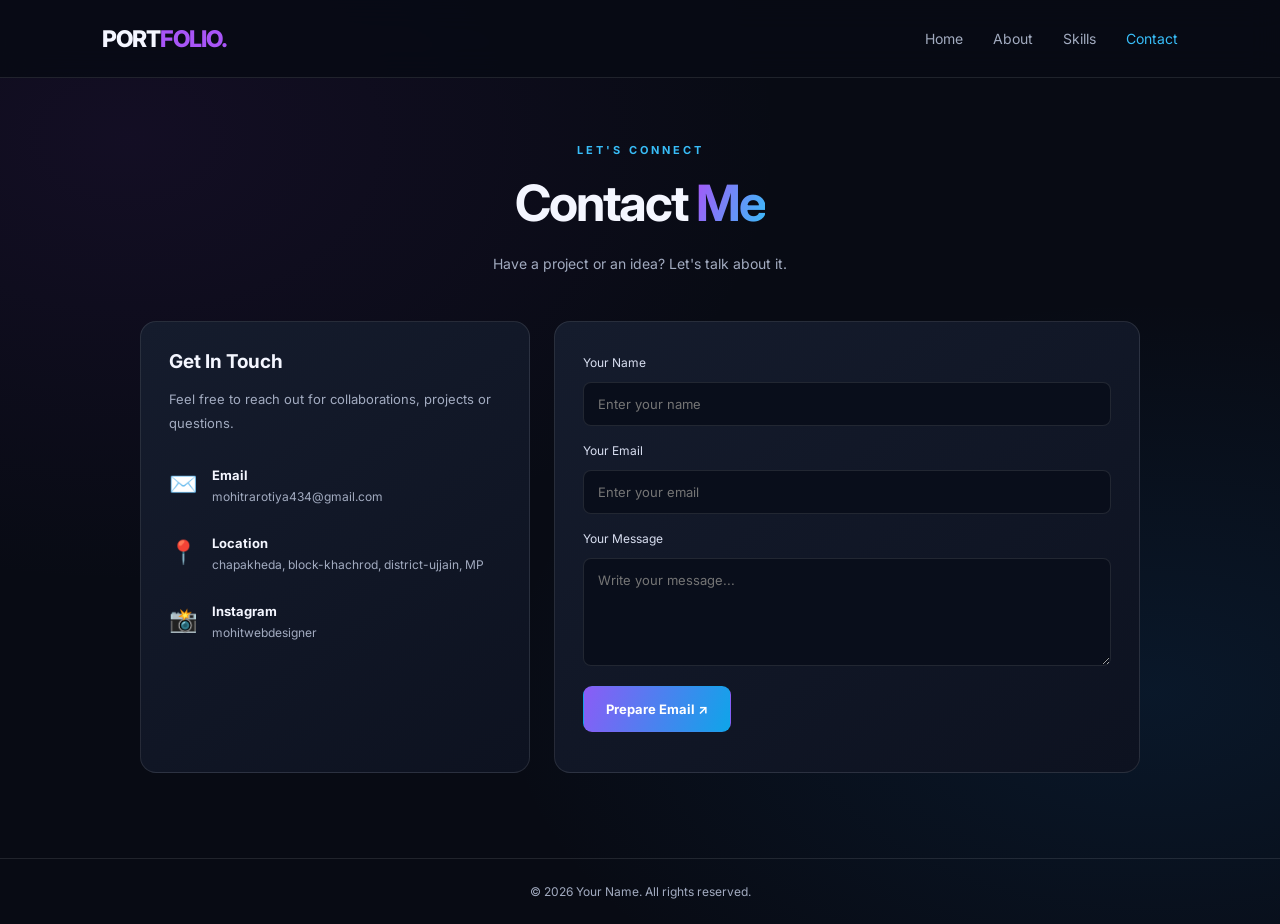
==== contact.html @ 7d55318b "Add files via upload" ====
<!DOCTYPE html>
<html lang="en">
<head>
  <meta charset="UTF-8">
  <meta name="viewport" content="width=device-width, initial-scale=1.0">
  <title>Contact Me | Portfolio</title>
  <link rel="stylesheet" href="style.css">
  <script src="script.js" defer></script>
</head>
<body>
  <header class="navbar">
    <a href="index.html" class="logo">PORT<span>FOLIO.</span></a>
    <button class="menu-btn" id="menuBtn" aria-label="Toggle menu">☰</button>
    <nav id="navMenu">
      <a href="index.html">Home</a>
      <a href="about.html">About</a>
      <a href="skills.html">Skills</a>
      <a class="active" href="contact.html">Contact</a>
    </nav>
  </header>

  <main class="page-container">
    <section class="section-heading reveal">
      <p class="tag">LET'S CONNECT</p>
      <h1>Contact <span class="gradient">Me</span></h1>
      <p>Have a project or an idea? Let's talk about it.</p>
    </section>

    <section class="contact-grid reveal">
      <div class="contact-info">
        <h2>Get In Touch</h2>
        <p>Feel free to reach out for collaborations, projects or questions.</p>

        <div class="contact-item">
          <span>✉️</span>
          <div><strong>Email</strong><p>mohitrarotiya434@gmail.com</p></div>
        </div>

        <div class="contact-item">
          <span>📍</span>
          <div><strong>Location</strong><p>chapakheda, block-khachrod, district-ujjain, MP</p></div>
        </div>

        <div class="contact-item">
          <span>📸</span>
          <div><strong>Instagram</strong><p>mohitwebdesigner</p></div>
        </div>
      </div>

      <form id="contactForm" class="contact-form">
        <label for="visitorName">Your Name</label>
        <input id="visitorName" name="name" type="text"
               placeholder="Enter your name" required>

        <label for="visitorEmail">Your Email</label>
        <input id="visitorEmail" name="email" type="email"
               placeholder="Enter your email" required>

        <label for="visitorMessage">Your Message</label>
        <textarea id="visitorMessage" name="message" rows="5"
                  placeholder="Write your message..." required></textarea>

        <button type="submit" class="btn">Prepare Email ↗</button>
        <p id="formStatus" class="form-status" aria-live="polite"></p>
      </form>
    </section>
  </main>

  <footer class="footer">
    © <span class="year"></span> Your Name. All rights reserved.
  </footer>
</body>
</html>
---- style.css ----
@import url('https://fonts.googleapis.com/css2?family=Inter:wght@400;500;600;700;800&display=swap');

:root {
  --bg: #080b14;
  --panel: #111726;
  --text: #f4f6ff;
  --muted: #a2abc0;
  --purple: #a855f7;
  --blue: #38bdf8;
  --border: rgba(255,255,255,.10);
}

* {
  margin: 0;
  padding: 0;
  box-sizing: border-box;
}

html { scroll-behavior: smooth; }

body {
  font-family: 'Inter', sans-serif;
  background: var(--bg);
  color: var(--text);
  min-height: 100vh;
  overflow-x: hidden;
  background-image:
    radial-gradient(ellipse at 10% 15%, #54208026, transparent 40%),
    radial-gradient(ellipse at 90% 75%, #1261a526, transparent 40%);
}

a { color: inherit; text-decoration: none; }
button, input, textarea { font: inherit; }

.navbar {
  min-height: 78px;
  display: flex;
  align-items: center;
  justify-content: space-between;
  padding: 18px 8%;
  border-bottom: 1px solid var(--border);
  background: #080b14d9;
  backdrop-filter: blur(15px);
  position: sticky;
  top: 0;
  z-index: 100;
}

.logo { font-size: 23px; font-weight: 800; letter-spacing: -1px; }
.logo span { color: var(--purple); }

.navbar nav { display: flex; gap: 30px; }
.navbar nav a {
  font-size: 14px;
  color: var(--muted);
  transition: color .3s, transform .3s;
}
.navbar nav a:hover,
.navbar nav a.active { color: var(--blue); }
.navbar nav a:hover { transform: translateY(-2px); }

.menu-btn {
  display: none;
  background: none;
  color: white;
  border: 0;
  font-size: 26px;
  cursor: pointer;
}

.hero {
  width: min(1100px, 84%);
  min-height: 76vh;
  margin: auto;
  display: grid;
  grid-template-columns: 1.2fr .8fr;
  align-items: center;
  gap: 50px;
  padding: 65px 0;
}

.tag {
  color: var(--blue);
  font-size: 11px;
  font-weight: 700;
  letter-spacing: 3px;
  margin-bottom: 18px;
}

.hero h1, .section-heading h1 {
  font-size: clamp(36px, 5vw, 62px);
  line-height: 1.15;
  letter-spacing: -2px;
  margin-bottom: 18px;
}

.gradient {
  background: linear-gradient(110deg, var(--purple), var(--blue));
  -webkit-background-clip: text;
  background-clip: text;
  color: transparent;
}

.hero h2 { font-size: clamp(20px, 3vw, 28px); margin-bottom: 20px; }
.cursor { color: var(--blue); animation: blink .7s infinite; }

.description {
  max-width: 520px;
  color: var(--muted);
  font-size: 15px;
  line-height: 1.9;
}

.buttons { display: flex; gap: 14px; flex-wrap: wrap; margin: 30px 0; }

.btn {
  display: inline-flex;
  justify-content: center;
  align-items: center;
  padding: 14px 22px;
  border: 1px solid transparent;
  border-radius: 9px;
  color: white;
  font-size: 13px;
  font-weight: 700;
  background: linear-gradient(110deg, #8b5cf6, #0ea5e9);
  cursor: pointer;
  transition: transform .25s, box-shadow .25s;
}

.btn:hover {
  transform: translateY(-4px);
  box-shadow: 0 10px 30px #6d28d944;
}

.btn-outline { background: transparent; border-color: var(--border); }
.btn-outline:hover { border-color: var(--blue); }

.socials { display: flex; gap: 22px; flex-wrap: wrap; }
.socials a, .text-link { color: var(--muted); font-size: 12px; transition: color .3s; }
.socials a:hover, .text-link:hover { color: var(--blue); }

.hero-image {
  min-height: 360px;
  display: grid;
  place-items: center;
  position: relative;
}

.profile-circle {
  width: min(270px, 70vw);
  aspect-ratio: 1;
  border-radius: 50%;
  display: grid;
  place-items: center;
  overflow: hidden;
  background: linear-gradient(135deg, #a855f7, #0ea5e9, #a855f7);
  padding: 5px;
  box-shadow: 0 0 65px #7c3aed35;
  animation: float 5s ease-in-out infinite;
}

.profile-circle img {
  width: 100%;
  height: 100%;
  border-radius: 50%;
  object-fit: cover;
  position: relative;
  z-index: 1;
}

.profile-placeholder {
  display: none;
  place-items: center;
  width: 100%;
  height: 100%;
  border-radius: 50%;
  background: var(--panel);
  font-size: 50px;
  font-weight: 800;
}

.orbit {
  position: absolute;
  width: 320px;
  height: 320px;
  border: 1px solid #a855f755;
  border-radius: 50%;
  animation: spin 15s linear infinite;
}

.orbit-two {
  width: 360px;
  height: 230px;
  border-color: #38bdf844;
  transform: rotate(-30deg);
  animation-direction: reverse;
}

.floating-card {
  position: absolute;
  top: 18%;
  right: -2%;
  background: #171e30;
  border: 1px solid var(--border);
  padding: 13px 16px;
  border-radius: 10px;
  font-size: 12px;
  animation: float 4s ease-in-out infinite;
}

.card-two { top: auto; bottom: 16%; right: auto; left: -5%; animation-delay: -2s; }

.page-container { width: min(1000px, 84%); margin: auto; padding: 65px 0 85px; }
.section-heading { text-align: center; margin-bottom: 45px; }
.section-heading h1 { font-size: clamp(36px, 5vw, 50px); }
.section-heading > p:last-child { color: var(--muted); font-size: 14px; line-height: 1.8; }

.about-grid, .projects-grid {
  display: grid;
  grid-template-columns: repeat(2, minmax(0, 1fr));
  gap: 20px;
}

.about-card, .project-card, .skill-card, .contact-info, .contact-form, .quote-card {
  background: linear-gradient(145deg, #151c2d, #0d1220);
  border: 1px solid var(--border);
  border-radius: 16px;
  padding: 26px;
  transition: transform .3s, border-color .3s;
}

.about-card:hover, .project-card:hover, .skill-card:hover {
  transform: translateY(-6px);
  border-color: #a855f766;
}

.about-icon { font-size: 27px; margin-bottom: 18px; }
.about-card h2, .project-card h2, .contact-info h2 { font-size: 19px; margin-bottom: 14px; }
.about-card p, .project-card p, .contact-info > p {
  color: var(--muted);
  font-size: 13px;
  line-height: 1.9;
  margin-bottom: 8px;
}

.about-card strong { color: var(--text); }

.quote-card { margin-top: 25px; text-align: center; padding: 38px 25px; }
.quote-card h2 { font-size: clamp(19px, 3vw, 27px); line-height: 1.6; }

.skills-grid { display: grid; grid-template-columns: repeat(2, minmax(0, 1fr)); gap: 20px; }
.skill-top { display: flex; justify-content: space-between; gap: 12px; font-size: 13px; margin-bottom: 15px; }
.skill-top span:last-child { color: var(--blue); }

.skill-track { height: 7px; background: #252d40; border-radius: 20px; overflow: hidden; }
.skill-fill {
  height: 100%;
  width: 0;
  border-radius: 20px;
  background: linear-gradient(90deg, var(--purple), var(--blue));
  transition: width 1.4s cubic-bezier(.2,.8,.2,1);
}

.projects-heading { margin-top: 85px; }
.projects-grid { grid-template-columns: repeat(3, minmax(0, 1fr)); }
.project-card { padding: 22px; }
.project-art {
  height: 125px;
  display: grid;
  place-items: center;
  background: linear-gradient(135deg, #8b5cf626, #0ea5e926);
  border-radius: 10px;
  font-size: 42px;
  margin-bottom: 22px;
}
.project-card .tag { font-size: 9px; letter-spacing: 1.5px; margin-bottom: 12px; }
.project-card .text-link { display: inline-block; margin-top: 12px; }

.contact-grid { display: grid; grid-template-columns: .8fr 1.2fr; gap: 24px; }
.contact-info, .contact-form { padding: 28px; }
.contact-item { display: flex; gap: 14px; align-items: center; margin-top: 28px; }
.contact-item > span { font-size: 23px; }
.contact-item strong { font-size: 13px; }
.contact-item p { color: var(--muted); font-size: 12px; margin-top: 5px; overflow-wrap: anywhere; }

.contact-form { display: flex; flex-direction: column; gap: 12px; }
.contact-form label { font-size: 12px; color: #d8def0; margin-top: 5px; }
.contact-form input, .contact-form textarea {
  width: 100%;
  padding: 13px 14px;
  background: #090e1b;
  border: 1px solid var(--border);
  border-radius: 8px;
  color: white;
  outline: none;
  font-size: 13px;
}
.contact-form input:focus, .contact-form textarea:focus { border-color: var(--purple); }
.contact-form textarea { resize: vertical; }
.contact-form .btn { align-self: flex-start; margin-top: 8px; }
.form-status { color: var(--blue); font-size: 12px; line-height: 1.6; }

.footer {
  padding: 25px 15px;
  text-align: center;
  color: var(--muted);
  border-top: 1px solid var(--border);
  font-size: 12px;
}

.reveal { opacity: 0; transform: translateY(22px); transition: opacity .7s, transform .7s; }
.reveal.visible { opacity: 1; transform: translateY(0); }

@keyframes float {
  0%, 100% { transform: translateY(0); }
  50% { transform: translateY(-13px); }
}
@keyframes spin { to { rotate: 360deg; } }
@keyframes blink { 50% { opacity: 0; } }

@media (max-width: 800px) {
  .hero { grid-template-columns: 1fr; text-align: center; gap: 30px; }
  .hero-content { order: 1; }
  .hero-image { order: 0; min-height: 300px; }
  .description { margin: auto; }
  .buttons, .socials { justify-content: center; }
  .orbit { width: 280px; height: 280px; }
  .orbit-two { width: 300px; height: 200px; }
  .profile-circle { width: 225px; }
  .floating-card { right: 5%; }
  .card-two { left: 4%; }
  .projects-grid { grid-template-columns: repeat(2, minmax(0, 1fr)); }
  .contact-grid { grid-template-columns: 1fr; }
}

@media (max-width: 600px) {
  .navbar { padding: 16px 6%; }
  .menu-btn { display: block; }
  .navbar nav {
    display: none;
    position: absolute;
    top: 100%;
    left: 0;
    right: 0;
    background: #0c1120;
    border-bottom: 1px solid var(--border);
    padding: 22px;
    flex-direction: column;
    gap: 22px;
  }
  .navbar nav.open { display: flex; }
  .hero, .page-container { width: 88%; }
  .hero { padding: 40px 0; }
  .hero h1 { letter-spacing: -1px; }
  .about-grid, .skills-grid, .projects-grid { grid-template-columns: 1fr; }
  .page-container { padding-top: 45px; }
  .section-heading { margin-bottom: 32px; }
  .projects-heading { margin-top: 60px; }
  .floating-card { font-size: 10px; padding: 10px; }
  .about-card, .project-card, .skill-card { padding: 22px; }
}

@media (prefers-reduced-motion: reduce) {
  *, *::before, *::after {
    animation-duration: .01ms !important;
    animation-iteration-count: 1 !important;
    scroll-behavior: auto !important;
    transition-duration: .01ms !important;
  }
  .reveal { opacity: 1; transform: none; }
}
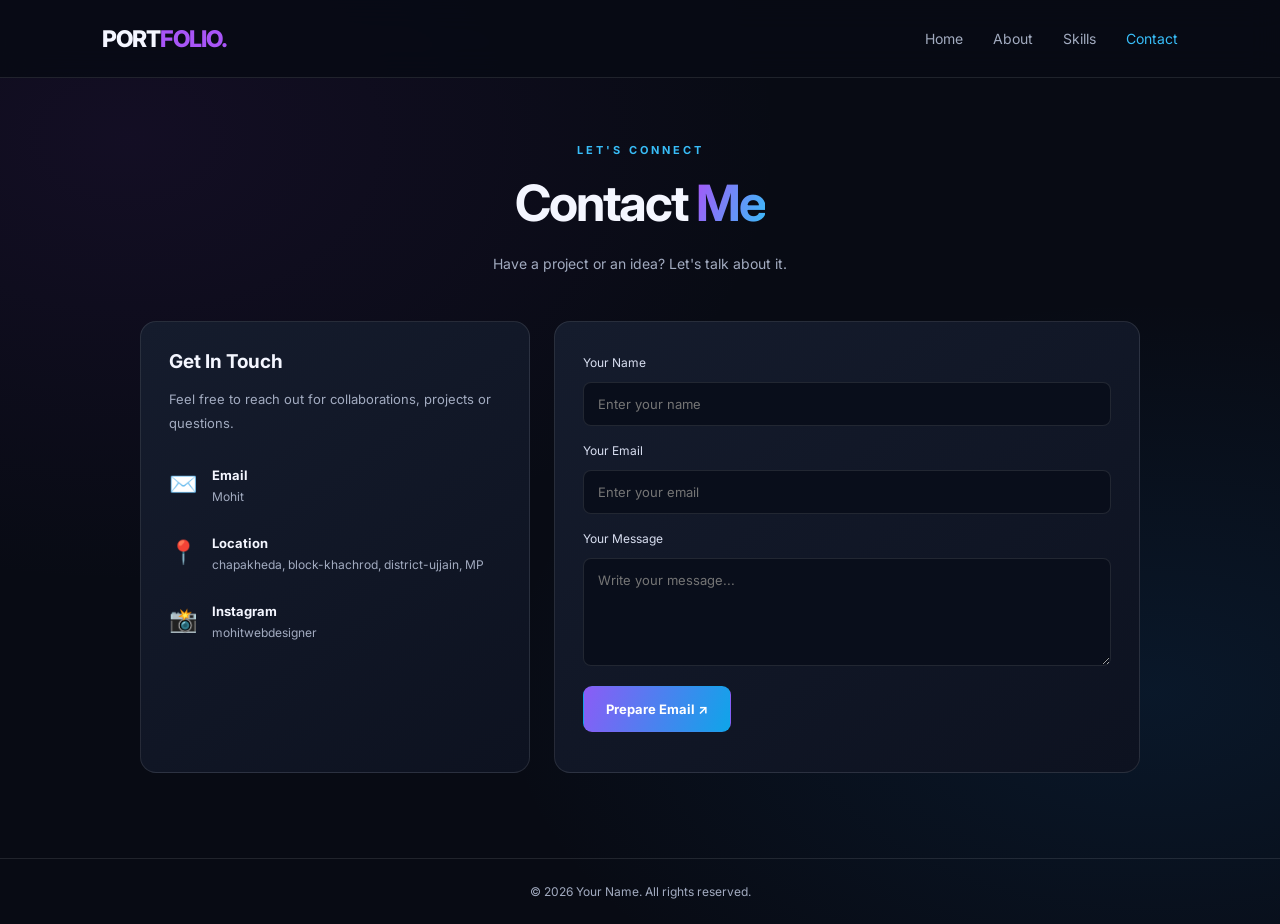
==== commit 0645e86d: "Restore contact.html with original content" ====
--- a/contact.html
+++ b/contact.html
@@ -34,7 +34,7 @@
 
         <div class="contact-item">
           <span>✉️</span>
-          <div><strong>Email</strong><p>mohitrarotiya434@gmail.com</p></div>
+          <div><strong>Email</strong><p>Mohit</p></div>
         </div>
 
         <div class="contact-item">
